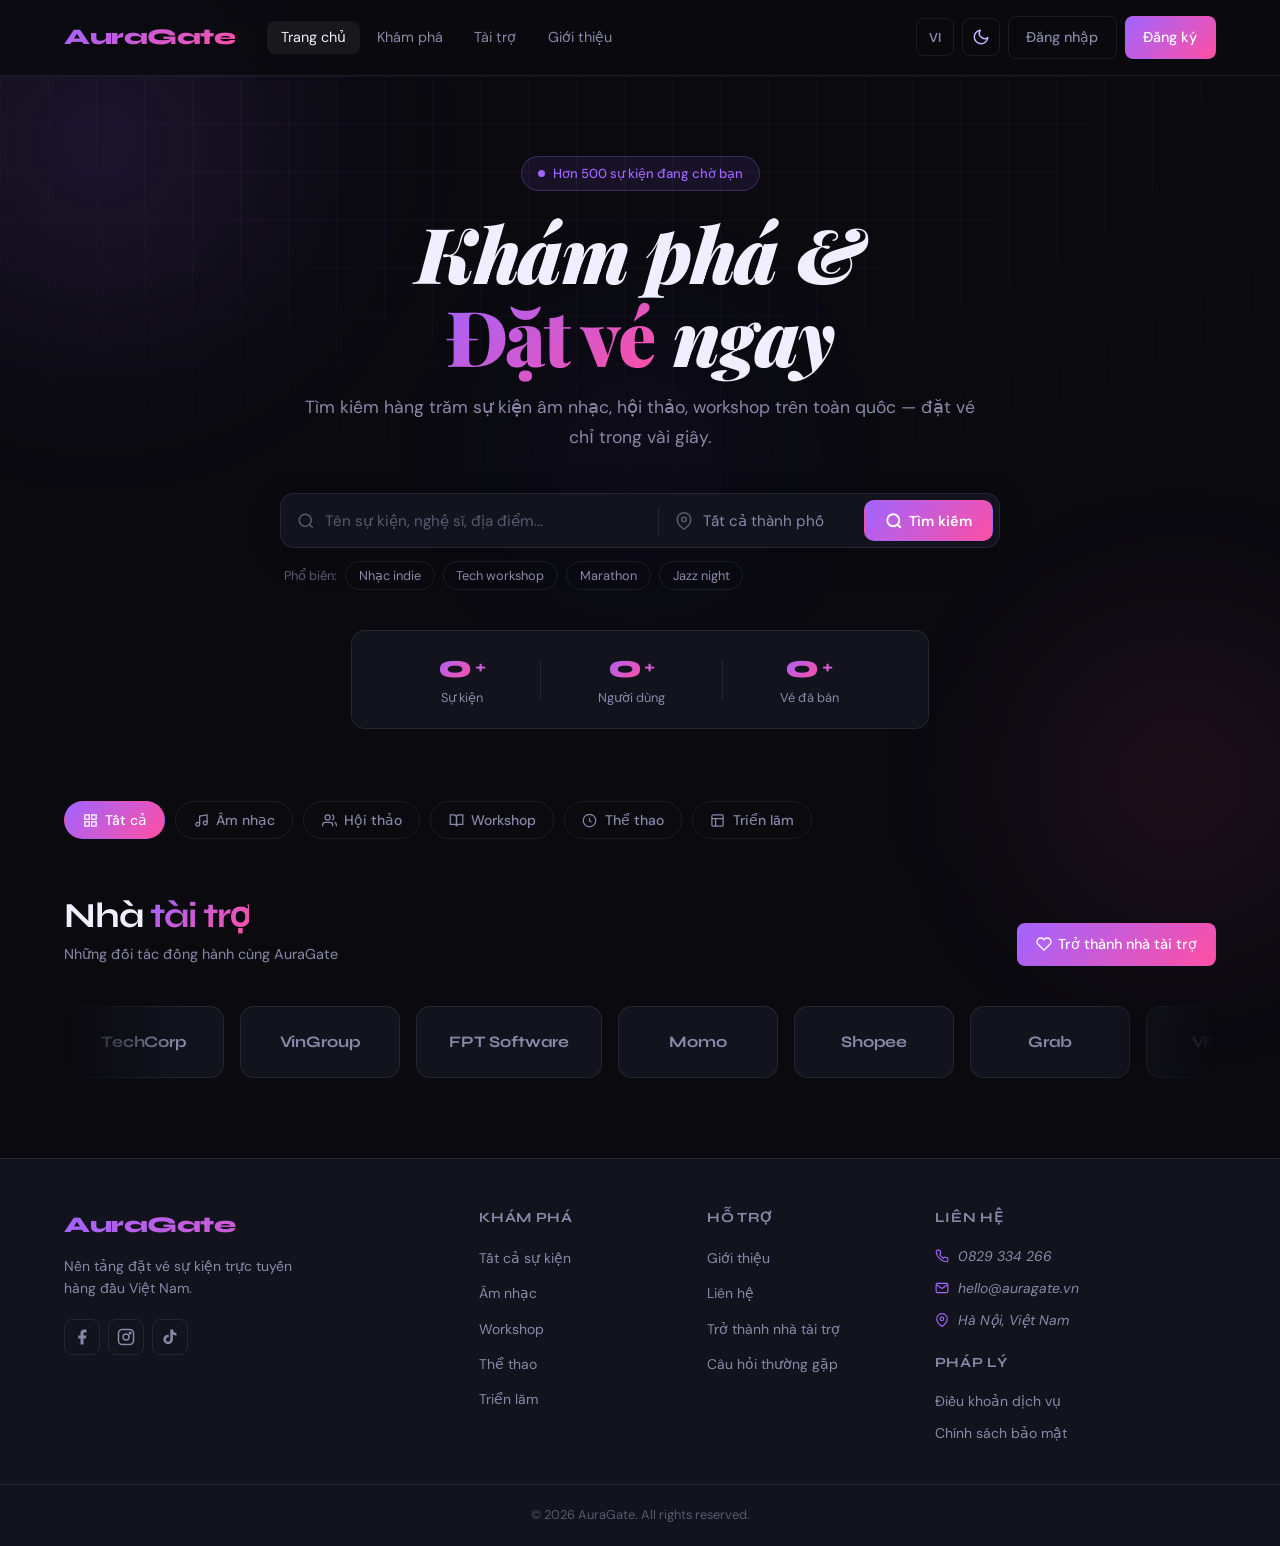
==== index.html @ 26cf4816 "Update" ====
<!DOCTYPE html>
<html lang="vi">
<head>
  <meta charset="UTF-8">
  <meta name="viewport" content="width=device-width, initial-scale=1.0">
  <title>AuraGate – Khám phá & Đặt vé sự kiện</title>
  <meta name="description" content="Nền tảng tìm kiếm và đặt vé sự kiện trực tuyến – âm nhạc, hội thảo, workshop và nhiều hơn nữa.">
  <link rel="stylesheet" href="css/style.css">
  <link rel="stylesheet" href="css/home.css">
</head>
<body>

  <!-- Orbs nền -->
  <div class="bg-orb bg-orb-1" aria-hidden="true"></div>
  <div class="bg-orb bg-orb-2" aria-hidden="true"></div>
  <div class="bg-orb bg-orb-3" aria-hidden="true"></div>

  <!-- ═══════════════════════════════════════════════════════
       HEADER
  ═══════════════════════════════════════════════════════ -->
  <header class="header">
    <div class="container header-container">

      <a href="index.html" class="logo" aria-label="Trang chủ AuraGate">
        <span class="logo-text">AuraGate</span>
      </a>

      <nav class="header-nav" aria-label="Điều hướng chính">
        <ul role="list">
          <li><a href="index.html" aria-current="page">Trang chủ</a></li>
          <li><a href="pages/events.html">Khám phá</a></li>
          <li><a href="pages/sponsor.html">Tài trợ</a></li>
          <li><a href="pages/about.html">Giới thiệu</a></li>
        </ul>
      </nav>

      <div class="header-actions">
        <button class="btn-icon lang-btn" aria-label="Chọn ngôn ngữ" title="Chọn ngôn ngữ">
          <span aria-hidden="true" style="font-size:0.8rem;font-weight:600;">VI</span>
        </button>
        <button class="btn-icon darkmode-btn" id="darkmode-toggle"
                aria-label="Chuyển sang chế độ sáng" title="Chuyển chế độ">
          <span class="icon-moon" aria-hidden="true"></span>
          <span class="icon-sun"  aria-hidden="true"></span>
          <span class="sr-only">Chuyển chế độ sáng/tối</span>
        </button>
        <a href="pages/auth.html" class="btn btn-ghost">Đăng nhập</a>
        <a href="pages/auth.html" class="btn btn-primary">Đăng ký</a>
      </div>

    </div>
  </header>

  <main>

    <!-- ═══════════════════════════════════════════════════════
         HERO + TÌM KIẾM
    ═══════════════════════════════════════════════════════ -->
    <section id="hero" class="hero-section" aria-labelledby="hero-heading">

      <!-- Lưới trang trí nền -->
      <div class="hero-grid-bg" aria-hidden="true"></div>

      <div class="container hero-container">

        <!-- Tiêu đề -->
        <div class="hero-text">
          <div class="hero-badge">
            <span class="badge-dot" aria-hidden="true"></span>
            Hơn 500 sự kiện đang chờ bạn
          </div>
          <h1 id="hero-heading" class="hero-title">
            Khám phá &amp;<br>
            <span class="text-gradient">Đặt vé</span> ngay
          </h1>
          <p class="hero-desc">
            Tìm kiếm hàng trăm sự kiện âm nhạc, hội thảo, workshop
            trên toàn quốc — đặt vé chỉ trong vài giây.
          </p>
        </div>

        <!-- Thanh tìm kiếm -->
        <div class="hero-search-wrap">
          <form class="hero-search" role="search" aria-label="Tìm kiếm sự kiện">
            <div class="search-field search-keyword">
              <label for="search-input" class="sr-only">Tìm sự kiện</label>
              <svg class="search-icon" width="18" height="18" viewBox="0 0 24 24"
                   fill="none" stroke="currentColor" stroke-width="2" aria-hidden="true">
                <circle cx="11" cy="11" r="8"/><line x1="21" y1="21" x2="16.65" y2="16.65"/>
              </svg>
              <input type="search" id="search-input" class="search-input"
                     placeholder="Tên sự kiện, nghệ sĩ, địa điểm..."
                     autocomplete="off" aria-label="Tìm kiếm sự kiện">
            </div>

            <div class="search-divider" aria-hidden="true"></div>

            <div class="search-field search-city">
              <label for="city-select" class="sr-only">Chọn thành phố</label>
              <svg class="search-icon" width="18" height="18" viewBox="0 0 24 24"
                   fill="none" stroke="currentColor" stroke-width="2" aria-hidden="true">
                <path d="M21 10c0 7-9 13-9 13s-9-6-9-13a9 9 0 0 1 18 0z"/>
                <circle cx="12" cy="10" r="3"/>
              </svg>
              <select id="city-select" class="search-select" aria-label="Chọn thành phố">
                <option value="">Tất cả thành phố</option>
                <option value="hanoi">Hà Nội</option>
                <option value="hcm">TP. Hồ Chí Minh</option>
                <option value="danang">Đà Nẵng</option>
                <option value="hue">Huế</option>
                <option value="cantho">Cần Thơ</option>
              </select>
            </div>

            <button type="submit" class="search-btn btn btn-primary" aria-label="Tìm kiếm">
              <svg width="18" height="18" viewBox="0 0 24 24" fill="none"
                   stroke="currentColor" stroke-width="2.5" aria-hidden="true">
                <circle cx="11" cy="11" r="8"/><line x1="21" y1="21" x2="16.65" y2="16.65"/>
              </svg>
              <span>Tìm kiếm</span>
            </button>
          </form>

          <!-- Tags gợi ý -->
          <div class="search-suggestions" aria-label="Gợi ý tìm kiếm phổ biến">
            <span class="suggestions-label">Phổ biến:</span>
            <button class="suggestion-tag" type="button">Nhạc indie</button>
            <button class="suggestion-tag" type="button">Tech workshop</button>
            <button class="suggestion-tag" type="button">Marathon</button>
            <button class="suggestion-tag" type="button">Jazz night</button>
          </div>
        </div>

        <!-- Thống kê -->
        <div class="hero-stats" aria-label="Thống kê AuraGate">
          <div class="stat-item">
            <span class="stat-number" data-target="500">0</span>
            <span class="stat-suffix">+</span>
            <span class="stat-label">Sự kiện</span>
          </div>
          <div class="stat-divider" aria-hidden="true"></div>
          <div class="stat-item">
            <span class="stat-number" data-target="12000">0</span>
            <span class="stat-suffix">+</span>
            <span class="stat-label">Người dùng</span>
          </div>
          <div class="stat-divider" aria-hidden="true"></div>
          <div class="stat-item">
            <span class="stat-number" data-target="38000">0</span>
            <span class="stat-suffix">+</span>
            <span class="stat-label">Vé đã bán</span>
          </div>
        </div>

      </div>
    </section>

    <!-- ═══════════════════════════════════════════════════════
         DANH MỤC
    ═══════════════════════════════════════════════════════ -->
    <section id="categories" class="categories-section" aria-labelledby="categories-heading">
      <div class="container">
        <h2 id="categories-heading" class="sr-only">Danh mục sự kiện</h2>
        <div class="category-chips" role="group" aria-label="Lọc theo danh mục">
          <button class="chip chip-active" data-category="all" aria-pressed="true">
            <svg width="15" height="15" viewBox="0 0 24 24" fill="none"
                 stroke="currentColor" stroke-width="2" aria-hidden="true">
              <rect x="3" y="3" width="7" height="7"/><rect x="14" y="3" width="7" height="7"/>
              <rect x="14" y="14" width="7" height="7"/><rect x="3" y="14" width="7" height="7"/>
            </svg>
            Tất cả
          </button>
          <button class="chip" data-category="music" aria-pressed="false">
            <svg width="15" height="15" viewBox="0 0 24 24" fill="none"
                 stroke="currentColor" stroke-width="2" aria-hidden="true">
              <path d="M9 18V5l12-2v13"/><circle cx="6" cy="18" r="3"/><circle cx="18" cy="16" r="3"/>
            </svg>
            Âm nhạc
          </button>
          <button class="chip" data-category="conference" aria-pressed="false">
            <svg width="15" height="15" viewBox="0 0 24 24" fill="none"
                 stroke="currentColor" stroke-width="2" aria-hidden="true">
              <path d="M17 21v-2a4 4 0 0 0-4-4H5a4 4 0 0 0-4 4v2"/>
              <circle cx="9" cy="7" r="4"/>
              <path d="M23 21v-2a4 4 0 0 0-3-3.87"/><path d="M16 3.13a4 4 0 0 1 0 7.75"/>
            </svg>
            Hội thảo
          </button>
          <button class="chip" data-category="workshop" aria-pressed="false">
            <svg width="15" height="15" viewBox="0 0 24 24" fill="none"
                 stroke="currentColor" stroke-width="2" aria-hidden="true">
              <path d="M2 3h6a4 4 0 0 1 4 4v14a3 3 0 0 0-3-3H2z"/>
              <path d="M22 3h-6a4 4 0 0 0-4 4v14a3 3 0 0 1 3-3h7z"/>
            </svg>
            Workshop
          </button>
          <button class="chip" data-category="sport" aria-pressed="false">
            <svg width="15" height="15" viewBox="0 0 24 24" fill="none"
                 stroke="currentColor" stroke-width="2" aria-hidden="true">
              <circle cx="12" cy="12" r="10"/>
              <path d="M12 8v4l3 3"/>
            </svg>
            Thể thao
          </button>
          <button class="chip" data-category="expo" aria-pressed="false">
            <svg width="15" height="15" viewBox="0 0 24 24" fill="none"
                 stroke="currentColor" stroke-width="2" aria-hidden="true">
              <rect x="3" y="3" width="18" height="18" rx="2"/>
              <path d="M3 9h18M9 21V9"/>
            </svg>
            Triển lãm
          </button>
        </div>
      </div>
    </section>

    <!-- ═══════════════════════════════════════════════════════
         NHÀ TÀI TRỢ
    ═══════════════════════════════════════════════════════ -->
    <section id="sponsors" class="sponsors-section" aria-labelledby="sponsors-heading">
      <div class="container">
        <div class="section-header sponsors-header">
          <div>
            <h2 id="sponsors-heading" class="section-title">Nhà <span class="text-gradient">tài trợ</span></h2>
            <p class="section-sub">Những đối tác đồng hành cùng AuraGate</p>
          </div>
          <a href="pages/sponsor.html" class="btn btn-primary">
            <svg width="16" height="16" viewBox="0 0 24 24" fill="none"
                 stroke="currentColor" stroke-width="2" aria-hidden="true">
              <path d="M20.84 4.61a5.5 5.5 0 0 0-7.78 0L12 5.67l-1.06-1.06a5.5 5.5 0 0 0-7.78 7.78l1.06 1.06L12 21.23l7.78-7.78 1.06-1.06a5.5 5.5 0 0 0 0-7.78z"/>
            </svg>
            Trở thành nhà tài trợ
          </a>
        </div>

        <div class="sponsors-track-wrap" aria-label="Danh sách nhà tài trợ">
          <div class="sponsors-track" id="sponsors-track">
            <!-- Lặp logo 2 lần để tạo hiệu ứng cuộn vô tận -->
            <div class="sponsors-row" aria-hidden="true">
              <div class="sponsor-logo-wrap"><span class="sponsor-logo-text">TechCorp</span></div>
              <div class="sponsor-logo-wrap"><span class="sponsor-logo-text">VinGroup</span></div>
              <div class="sponsor-logo-wrap"><span class="sponsor-logo-text">FPT Software</span></div>
              <div class="sponsor-logo-wrap"><span class="sponsor-logo-text">Momo</span></div>
              <div class="sponsor-logo-wrap"><span class="sponsor-logo-text">Shopee</span></div>
              <div class="sponsor-logo-wrap"><span class="sponsor-logo-text">Grab</span></div>
              <div class="sponsor-logo-wrap"><span class="sponsor-logo-text">VPBank</span></div>
              <div class="sponsor-logo-wrap"><span class="sponsor-logo-text">Heineken</span></div>
            </div>
            <!-- Bản sao để loop -->
            <div class="sponsors-row" aria-hidden="true">
              <div class="sponsor-logo-wrap"><span class="sponsor-logo-text">TechCorp</span></div>
              <div class="sponsor-logo-wrap"><span class="sponsor-logo-text">VinGroup</span></div>
              <div class="sponsor-logo-wrap"><span class="sponsor-logo-text">FPT Software</span></div>
              <div class="sponsor-logo-wrap"><span class="sponsor-logo-text">Momo</span></div>
              <div class="sponsor-logo-wrap"><span class="sponsor-logo-text">Shopee</span></div>
              <div class="sponsor-logo-wrap"><span class="sponsor-logo-text">Grab</span></div>
              <div class="sponsor-logo-wrap"><span class="sponsor-logo-text">VPBank</span></div>
              <div class="sponsor-logo-wrap"><span class="sponsor-logo-text">Heineken</span></div>
            </div>
          </div>
        </div>

      </div>
    </section>

  </main>

  <!-- ═══════════════════════════════════════════════════════
       FOOTER
  ═══════════════════════════════════════════════════════ -->
  <footer class="footer" aria-label="Chân trang">
    <div class="container footer-container">

      <div class="footer-brand">
        <a href="index.html" class="logo" aria-label="Trang chủ AuraGate">
          <img src="images/logo.svg" alt="AuraGate" class="logo-img"
               onerror="this.style.display='none';this.nextElementSibling.style.display='inline'">
          <span class="logo-text">AuraGate</span>
        </a>
        <p class="footer-tagline">Nền tảng đặt vé sự kiện trực tuyến hàng đầu Việt Nam.</p>
        <div class="footer-social" aria-label="Mạng xã hội">
          <a href="#" aria-label="Facebook AuraGate" class="social-link">
            <svg aria-hidden="true" width="18" height="18" viewBox="0 0 24 24" fill="currentColor">
              <path d="M18 2h-3a5 5 0 0 0-5 5v3H7v4h3v8h4v-8h3l1-4h-4V7a1 1 0 0 1 1-1h3z"/>
            </svg>
          </a>
          <a href="#" aria-label="Instagram AuraGate" class="social-link">
            <svg aria-hidden="true" width="18" height="18" viewBox="0 0 24 24"
                 fill="none" stroke="currentColor" stroke-width="2">
              <rect x="2" y="2" width="20" height="20" rx="5"/>
              <circle cx="12" cy="12" r="4"/>
              <circle cx="17.5" cy="6.5" r="1" fill="currentColor"/>
            </svg>
          </a>
          <a href="#" aria-label="TikTok AuraGate" class="social-link">
            <svg aria-hidden="true" width="18" height="18" viewBox="0 0 24 24" fill="currentColor">
              <path d="M19.59 6.69a4.83 4.83 0 0 1-3.77-4.25V2h-3.45v13.67a2.89 2.89 0 0 1-2.88 2.5 2.89 2.89 0 0 1-2.89-2.89 2.89 2.89 0 0 1 2.89-2.89c.28 0 .54.04.79.1V9.01a6.32 6.32 0 0 0-.79-.05 6.34 6.34 0 0 0-6.34 6.34 6.34 6.34 0 0 0 6.34 6.34 6.34 6.34 0 0 0 6.33-6.34V8.69a8.18 8.18 0 0 0 4.78 1.52V6.74a4.85 4.85 0 0 1-1.01-.05z"/>
            </svg>
          </a>
        </div>
      </div>

      <nav class="footer-nav" aria-label="Khám phá">
        <h3 class="footer-nav-title">Khám phá</h3>
        <ul role="list">
          <li><a href="pages/events.html">Tất cả sự kiện</a></li>
          <li><a href="pages/events.html?category=music">Âm nhạc</a></li>
          <li><a href="pages/events.html?category=workshop">Workshop</a></li>
          <li><a href="pages/events.html?category=sport">Thể thao</a></li>
          <li><a href="pages/events.html?category=expo">Triển lãm</a></li>
        </ul>
      </nav>

      <nav class="footer-nav" aria-label="Hỗ trợ">
        <h3 class="footer-nav-title">Hỗ trợ</h3>
        <ul role="list">
          <li><a href="pages/about.html">Giới thiệu</a></li>
          <li><a href="pages/contact.html">Liên hệ</a></li>
          <li><a href="pages/sponsor.html">Trở thành nhà tài trợ</a></li>
          <li><a href="#">Câu hỏi thường gặp</a></li>
        </ul>
      </nav>

      <div class="footer-contact">
        <h3 class="footer-nav-title">Liên hệ</h3>
        <address>
          <ul role="list">
            <li>
              <svg aria-hidden="true" width="14" height="14" viewBox="0 0 24 24"
                   fill="none" stroke="currentColor" stroke-width="2">
                <path d="M22 16.92v3a2 2 0 0 1-2.18 2 19.79 19.79 0 0 1-8.63-3.07A19.5 19.5 0 0 1 4.19 11.9 19.79 19.79 0 0 1 2.12 4.18 2 2 0 0 1 4.11 2h3a2 2 0 0 1 2 1.72c.127.96.361 1.903.7 2.81a2 2 0 0 1-.45 2.11L8.09 9.91a16 16 0 0 0 6 6l1.27-1.27a2 2 0 0 1 2.11-.45c.907.339 1.85.573 2.81.7A2 2 0 0 1 22 16.92z"/>
              </svg>
              <a href="tel:+84901234567">0829 334 266</a>
            </li>
            <li>
              <svg aria-hidden="true" width="14" height="14" viewBox="0 0 24 24"
                   fill="none" stroke="currentColor" stroke-width="2">
                <path d="M4 4h16c1.1 0 2 .9 2 2v12c0 1.1-.9 2-2 2H4c-1.1 0-2-.9-2-2V6c0-1.1.9-2 2-2z"/>
                <polyline points="22,6 12,13 2,6"/>
              </svg>
              <a href="mailto:hello@auragate.vn">hello@auragate.vn</a>
            </li>
            <li>
              <svg aria-hidden="true" width="14" height="14" viewBox="0 0 24 24"
                   fill="none" stroke="currentColor" stroke-width="2">
                <path d="M21 10c0 7-9 13-9 13s-9-6-9-13a9 9 0 0 1 18 0z"/>
                <circle cx="12" cy="10" r="3"/>
              </svg>
              <span>Hà Nội, Việt Nam</span>
            </li>
          </ul>
        </address>
        <h3 class="footer-nav-title" style="margin-top:1.25rem">Pháp lý</h3>
        <ul role="list">
          <li><a href="#">Điều khoản dịch vụ</a></li>
          <li><a href="#">Chính sách bảo mật</a></li>
        </ul>
      </div>

    </div>
    <div class="footer-bottom">
      <div class="container">
        <p>© <span id="footer-year"></span> AuraGate. All rights reserved.</p>
      </div>
    </div>
  </footer>

  <script src="js/script.js"></script>
  <script src="js/home.js"></script>
</body>
</html>
---- css/style.css ----
/* ============================================================
   style.css — AuraGate
   Biến toàn site, reset, component dùng chung
   ============================================================ */

/* ── Google Fonts ─────────────────────────────────────────── */
@import url('https://fonts.googleapis.com/css2?family=Syne:wght@400;600;700;800&family=DM+Sans:wght@300;400;500&display=swap');

/* ── CSS Variables ────────────────────────────────────────── */
:root {
  /* Màu nền */
  --bg:           #0a0a0f;
  --bg-card:      #13131e;
  --bg-input:     #1a1a2a;

  /* Viền */
  --border:       rgba(255, 255, 255, 0.08);
  --border-focus: rgba(160, 100, 255, 0.6);

  /* Accent */
  --accent:       #a064ff;
  --accent-2:     #ff4fa3;
  --accent-glow:  rgba(160, 100, 255, 0.25);

  /* Text */
  --text:         #f0eeff;
  --text-muted:   #8a87a8;
  --text-hint:    #5a5870;

  /* Trạng thái */
  --color-error:  #ff5c7a;
  --color-success:#3ecf8e;

  /* Layout */
  --container-width: 1200px;
  --radius:       14px;
  --radius-sm:    8px;
  --radius-lg:    20px;

  /* Transition */
  --transition:   0.25s cubic-bezier(0.4, 0, 0.2, 1);

  /* Font */
  --font-display: 'Syne', sans-serif;
  --font-body:    'DM Sans', sans-serif;
}

/* ── Reset ────────────────────────────────────────────────── */
*,
*::before,
*::after {
  box-sizing: border-box;
  margin: 0;
  padding: 0;
}

html {
  font-size: 16px;
  scroll-behavior: smooth;
}

body {
  font-family: var(--font-body);
  background: var(--bg);
  color: var(--text);
  min-height: 100vh;
  line-height: 1.6;
  overflow-x: hidden;
  -webkit-font-smoothing: antialiased;
}

img, svg {
  display: block;
  max-width: 100%;
}

a {
  color: inherit;
  text-decoration: none;
}

ul, ol {
  list-style: none;
}

button {
  cursor: pointer;
  font-family: var(--font-body);
}

input, textarea, select {
  font-family: var(--font-body);
}

/* ── Accessibility ────────────────────────────────────────── */
.sr-only {
  position: absolute;
  width: 1px;
  height: 1px;
  padding: 0;
  margin: -1px;
  overflow: hidden;
  clip: rect(0, 0, 0, 0);
  white-space: nowrap;
  border: 0;
}

:focus-visible {
  outline: 2px solid var(--accent);
  outline-offset: 3px;
  border-radius: var(--radius-sm);
}

/* ── Container ────────────────────────────────────────────── */
.container {
  width: 100%;
  max-width: var(--container-width);
  margin-inline: auto;
  padding-inline: 1.5rem;
}

/* ── Tiện ích dùng chung ──────────────────────────────────── */
.text-gradient {
  background: linear-gradient(135deg, var(--accent), var(--accent-2));
  -webkit-background-clip: text;
  -webkit-text-fill-color: transparent;
  background-clip: text;
}

/* ── Background orbs ──────────────────────────────────────── */
.bg-orb {
  position: fixed;
  border-radius: 50%;
  filter: blur(80px);
  pointer-events: none;
  z-index: 0;
}

.bg-orb-1 {
  width: 520px;
  height: 520px;
  background: radial-gradient(circle, rgba(160, 100, 255, 0.18) 0%, transparent 70%);
  top: -120px;
  left: -160px;
}

.bg-orb-2 {
  width: 400px;
  height: 400px;
  background: radial-gradient(circle, rgba(255, 79, 163, 0.14) 0%, transparent 70%);
  bottom: -80px;
  right: -100px;
}

.bg-orb-3 {
  width: 300px;
  height: 300px;
  background: radial-gradient(circle, rgba(100, 60, 255, 0.10) 0%, transparent 70%);
  top: 50%;
  left: 50%;
  transform: translate(-50%, -50%);
}

/* ── Header ───────────────────────────────────────────────── */
.header {
  position: sticky;
  top: 0;
  z-index: 100;
  padding-block: 1rem;
  background: rgba(10, 10, 15, 0.85);
  backdrop-filter: blur(12px);
  -webkit-backdrop-filter: blur(12px);
  border-bottom: 1px solid var(--border);
}

.header-container {
  display: flex;
  align-items: center;
  gap: 2rem;
}

.logo {
  display: flex;
  align-items: center;
  gap: 0.5rem;
  font-family: var(--font-display);
  font-weight: 800;
  font-size: 1.4rem;
  letter-spacing: -0.02em;
  text-decoration: none;
  background: linear-gradient(135deg, var(--accent), var(--accent-2));
  -webkit-background-clip: text;
  -webkit-text-fill-color: transparent;
  background-clip: text;
  flex-shrink: 0;
}

.logo-img {
  width: 32px;
  height: 32px;
}

.header-nav ul {
  display: flex;
  align-items: center;
  gap: 0.25rem;
}

.header-nav a {
  padding: 0.45rem 0.85rem;
  border-radius: var(--radius-sm);
  font-size: 0.9rem;
  color: var(--text-muted);
  transition: color var(--transition), background var(--transition);
}

.header-nav a:hover,
.header-nav a[aria-current="page"] {
  color: var(--text);
  background: rgba(255, 255, 255, 0.06);
}

.header-actions {
  margin-left: auto;
  display: flex;
  align-items: center;
  gap: 0.5rem;
}

/* ── Nút chung ────────────────────────────────────────────── */
.btn {
  display: inline-flex;
  align-items: center;
  justify-content: center;
  gap: 0.4rem;
  padding: 0.55rem 1.1rem;
  border-radius: var(--radius-sm);
  font-size: 0.9rem;
  font-weight: 500;
  border: 1px solid transparent;
  transition: background var(--transition), border-color var(--transition),
              color var(--transition), transform var(--transition);
  white-space: nowrap;
  text-decoration: none;
}

.btn-primary {
  background: linear-gradient(135deg, var(--accent), var(--accent-2));
  color: #fff;
}

.btn-primary:hover {
  opacity: 0.88;
  transform: translateY(-1px);
}

.btn-ghost {
  background: transparent;
  color: var(--text-muted);
  border-color: var(--border);
}

.btn-ghost:hover {
  color: var(--text);
  background: rgba(255, 255, 255, 0.06);
  border-color: rgba(255, 255, 255, 0.15);
}

.btn-icon {
  display: inline-flex;
  align-items: center;
  justify-content: center;
  width: 38px;
  height: 38px;
  border: 1px solid var(--border);
  border-radius: var(--radius-sm);
  background: transparent;
  color: var(--text-muted);
  font-size: 0.85rem;
  transition: color var(--transition), background var(--transition),
              border-color var(--transition);
}

.btn-icon:hover {
  color: var(--text);
  background: rgba(255, 255, 255, 0.06);
  border-color: rgba(255, 255, 255, 0.15);
}

/* ── Form component chung ─────────────────────────────────── */
.form-group {
  margin-bottom: 1.1rem;
}

.form-label {
  display: block;
  font-size: 0.85rem;
  font-weight: 500;
  color: var(--text-muted);
  margin-bottom: 0.4rem;
}

.input-wrap {
  position: relative;
}

.input-wrap .input-icon {
  position: absolute;
  left: 14px;
  top: 50%;
  transform: translateY(-50%);
  width: 16px;
  height: 16px;
  color: var(--text-hint);
  pointer-events: none;
  transition: color var(--transition);
}

.input-wrap:focus-within .input-icon {
  color: var(--accent);
}

.form-input {
  width: 100%;
  padding: 0.75rem 1rem 0.75rem 2.75rem;
  background: var(--bg-input);
  border: 1px solid var(--border);
  border-radius: var(--radius-sm);
  color: var(--text);
  font-size: 0.95rem;
  outline: none;
  transition: border-color var(--transition), box-shadow var(--transition);
}

.form-input::placeholder {
  color: var(--text-hint);
}

.form-input:focus {
  border-color: var(--border-focus);
  box-shadow: 0 0 0 3px var(--accent-glow);
}

.form-group.has-error .form-input {
  border-color: rgba(255, 92, 122, 0.5);
}

.field-error {
  display: none;
  font-size: 0.8rem;
  color: var(--color-error);
  margin-top: 0.35rem;
}

.form-group.has-error .field-error {
  display: block;
}

/* ── Footer ───────────────────────────────────────────────── */
.footer {
  position: relative;
  z-index: 1;
  background: var(--bg-card);
  border-top: 1px solid var(--border);
  padding-top: 3rem;
}

.footer-container {
  display: grid;
  grid-template-columns: 2fr 1fr 1fr 1.5fr;
  gap: 2.5rem;
  padding-bottom: 2.5rem;
}

.footer-tagline {
  margin-top: 0.75rem;
  font-size: 0.875rem;
  color: var(--text-muted);
  line-height: 1.6;
  max-width: 260px;
}

.footer-social {
  display: flex;
  gap: 0.5rem;
  margin-top: 1.25rem;
}

.social-link {
  display: inline-flex;
  align-items: center;
  justify-content: center;
  width: 36px;
  height: 36px;
  border: 1px solid var(--border);
  border-radius: var(--radius-sm);
  color: var(--text-muted);
  transition: color var(--transition), border-color var(--transition),
              background var(--transition);
}

.social-link:hover {
  color: var(--accent);
  border-color: rgba(160, 100, 255, 0.4);
  background: rgba(160, 100, 255, 0.08);
}

.footer-nav-title {
  font-family: var(--font-display);
  font-size: 0.875rem;
  font-weight: 700;
  letter-spacing: 0.05em;
  text-transform: uppercase;
  color: var(--text-muted);
  margin-bottom: 1rem;
}

.footer-nav ul,
.footer-contact ul {
  display: flex;
  flex-direction: column;
  gap: 0.6rem;
}

.footer-nav a,
.footer-contact a {
  font-size: 0.875rem;
  color: var(--text-muted);
  transition: color var(--transition);
}

.footer-nav a:hover,
.footer-contact a:hover {
  color: var(--accent);
}

.footer-contact li {
  display: flex;
  align-items: center;
  gap: 0.6rem;
  font-size: 0.875rem;
  color: var(--text-muted);
}

.footer-contact svg {
  flex-shrink: 0;
  color: var(--accent);
}

.footer-bottom {
  border-top: 1px solid var(--border);
  padding-block: 1.25rem;
  font-size: 0.8rem;
  color: var(--text-hint);
  text-align: center;
}

/* ── Theme transition — mượt khi chuyển dark/light ───────── */
html {
  transition: background-color 0.2s ease, color 0.2s ease;
}

body,
.header,
.footer,
.auth-card,
.bg-card,
.form-input,
.btn-social,
.btn-ghost,
.btn-icon,
.auth-tabs,
.tab-indicator,
.social-link,
.footer-bottom {
  transition: background-color 0.2s ease,
              border-color 0.2s ease,
              color 0.2s ease,
              box-shadow 0.2s ease;
}

/* ── Light mode variables ─────────────────────────────────── */
html.theme-light {
  --bg:           #f5f4ff;
  --bg-card:      #ffffff;
  --bg-input:     #f0eeff;

  --border:       rgba(0, 0, 0, 0.08);
  --border-focus: rgba(120, 60, 220, 0.5);

  --accent:       #7c3aed;
  --accent-2:     #e8127c;
  --accent-glow:  rgba(124, 58, 237, 0.15);

  --text:         #1a1035;
  --text-muted:   #5a537a;
  --text-hint:    #9b93bc;

  --color-error:  #dc2626;
  --color-success:#16a34a;
}

/* Light: header */
html.theme-light .header {
  background: rgba(245, 244, 255, 0.88);
}

/* Light: orbs nhạt đi */
html.theme-light .bg-orb-1 {
  background: radial-gradient(circle, rgba(124, 58, 237, 0.10) 0%, transparent 70%);
}
html.theme-light .bg-orb-2 {
  background: radial-gradient(circle, rgba(232, 18, 124, 0.08) 0%, transparent 70%);
}
html.theme-light .bg-orb-3 {
  background: radial-gradient(circle, rgba(100, 60, 255, 0.06) 0%, transparent 70%);
}

/* Light: auth card có shadow nhẹ */
html.theme-light .auth-card {
  box-shadow: 0 4px 32px rgba(120, 60, 220, 0.08);
}

/* Light: form input */
html.theme-light .form-input {
  background: #f8f6ff;
  border-color: rgba(0, 0, 0, 0.12);
}
html.theme-light .form-input:focus {
  background: #fff;
}

/* Light: social buttons */
html.theme-light .btn-social {
  background: #f8f6ff;
  border-color: rgba(0, 0, 0, 0.10);
}
html.theme-light .btn-social:hover {
  background: #ede9ff;
  border-color: rgba(124, 58, 237, 0.25);
}

/* Light: tab indicator trắng */
html.theme-light .tab-indicator {
  background: #fff;
  border-color: rgba(124, 58, 237, 0.2);
  box-shadow: 0 2px 8px rgba(124, 58, 237, 0.10);
}
html.theme-light .auth-tabs {
  background: rgba(0, 0, 0, 0.04);
}

/* Light: footer */
html.theme-light .footer {
  background: #eeeeff;
}

/* ── Darkmode toggle button ────────────────────────────────── */

/* Nút có màu nền riêng để icon luôn nổi bật */
.darkmode-btn {
  color: #c4b8ff;  /* tím nhạt — dễ thấy trên nền dark */
}

html.theme-light .darkmode-btn {
  color: #7c3aed;  /* tím đậm — dễ thấy trên nền light */
}

.darkmode-btn:hover {
  color: #fff !important;
  background: rgba(160, 100, 255, 0.2) !important;
  border-color: rgba(160, 100, 255, 0.4) !important;
}

html.theme-light .darkmode-btn:hover {
  color: #5b21b6 !important;
  background: rgba(124, 58, 237, 0.12) !important;
  border-color: rgba(124, 58, 237, 0.35) !important;
}

/* Icon dùng inline SVG — màu từ color của nút cha */
.darkmode-btn .icon-moon,
.darkmode-btn .icon-sun {
  display: block;
  width: 18px;
  height: 18px;
  background-color: currentColor;
  -webkit-mask-size: contain;
  mask-size: contain;
  -webkit-mask-repeat: no-repeat;
  mask-repeat: no-repeat;
  -webkit-mask-position: center;
  mask-position: center;
  flex-shrink: 0;
}

/* Icon mặt trăng — hiện khi dark mode (mặc định) */
.darkmode-btn .icon-moon {
  -webkit-mask-image: url("data:image/svg+xml,%3Csvg xmlns='http://www.w3.org/2000/svg' viewBox='0 0 24 24' fill='none' stroke='black' stroke-width='2' stroke-linecap='round' stroke-linejoin='round'%3E%3Cpath d='M21 12.79A9 9 0 1 1 11.21 3 7 7 0 0 0 21 12.79z'/%3E%3C/svg%3E");
  mask-image: url("data:image/svg+xml,%3Csvg xmlns='http://www.w3.org/2000/svg' viewBox='0 0 24 24' fill='none' stroke='black' stroke-width='2' stroke-linecap='round' stroke-linejoin='round'%3E%3Cpath d='M21 12.79A9 9 0 1 1 11.21 3 7 7 0 0 0 21 12.79z'/%3E%3C/svg%3E");
}

/* Icon mặt trời — ẩn mặc định, hiện khi light mode */
.darkmode-btn .icon-sun {
  display: none;
  -webkit-mask-image: url("data:image/svg+xml,%3Csvg xmlns='http://www.w3.org/2000/svg' viewBox='0 0 24 24' fill='none' stroke='black' stroke-width='2' stroke-linecap='round' stroke-linejoin='round'%3E%3Ccircle cx='12' cy='12' r='5'/%3E%3Cline x1='12' y1='1' x2='12' y2='3'/%3E%3Cline x1='12' y1='21' x2='12' y2='23'/%3E%3Cline x1='4.22' y1='4.22' x2='5.64' y2='5.64'/%3E%3Cline x1='18.36' y1='18.36' x2='19.78' y2='19.78'/%3E%3Cline x1='1' y1='12' x2='3' y2='12'/%3E%3Cline x1='21' y1='12' x2='23' y2='12'/%3E%3Cline x1='4.22' y1='19.78' x2='5.64' y2='18.36'/%3E%3Cline x1='18.36' y1='5.64' x2='19.78' y2='4.22'/%3E%3C/svg%3E");
  mask-image: url("data:image/svg+xml,%3Csvg xmlns='http://www.w3.org/2000/svg' viewBox='0 0 24 24' fill='none' stroke='black' stroke-width='2' stroke-linecap='round' stroke-linejoin='round'%3E%3Ccircle cx='12' cy='12' r='5'/%3E%3Cline x1='12' y1='1' x2='12' y2='3'/%3E%3Cline x1='12' y1='21' x2='12' y2='23'/%3E%3Cline x1='4.22' y1='4.22' x2='5.64' y2='5.64'/%3E%3Cline x1='18.36' y1='18.36' x2='19.78' y2='19.78'/%3E%3Cline x1='1' y1='12' x2='3' y2='12'/%3E%3Cline x1='21' y1='12' x2='23' y2='12'/%3E%3Cline x1='4.22' y1='19.78' x2='5.64' y2='18.36'/%3E%3Cline x1='18.36' y1='5.64' x2='19.78' y2='4.22'/%3E%3C/svg%3E");
}

/* Light mode: ẩn trăng, hiện mặt trời */
html.theme-light .darkmode-btn .icon-moon { display: none; }
html.theme-light .darkmode-btn .icon-sun  { display: block; }

/* ── Responsive chung ─────────────────────────────────────── */
@media (max-width: 1024px) {
  .footer-container {
    grid-template-columns: 1fr 1fr;
    gap: 2rem;
  }
}

@media (max-width: 768px) {
  .header-nav { display: none; }

  .footer-container {
    grid-template-columns: 1fr;
    gap: 1.75rem;
  }

  .footer-tagline { max-width: 100%; }
}

@media (max-width: 480px) {
  .container { padding-inline: 1rem; }
}
---- css/home.css ----
/* Font riêng cho hero title */
@import url('https://fonts.googleapis.com/css2?family=Playfair+Display:ital,wght@0,700;0,900;1,700&display=swap');

/* ============================================================
   home.css — AuraGate
   CSS riêng cho trang chủ (index.html)
   ============================================================ */

/* ── Section chung ────────────────────────────────────────── */
.section-header {
  display: flex;
  align-items: flex-end;
  justify-content: space-between;
  margin-bottom: 2rem;
  gap: 1rem;
}

.section-title {
  font-family: var(--font-display);
  font-size: clamp(1.6rem, 3vw, 2.2rem);
  font-weight: 700;
  letter-spacing: -0.03em;
  line-height: 1.2;
}

.section-sub {
  color: var(--text-muted);
  font-size: 0.9rem;
  margin-top: 0.35rem;
}

.section-more {
  display: inline-flex;
  align-items: center;
  gap: 0.4rem;
  white-space: nowrap;
  flex-shrink: 0;
}

/* ── HERO ─────────────────────────────────────────────────── */
.hero-section {
  position: relative;
  padding: 5rem 0 4rem;
  overflow: hidden;
  z-index: 1;
}

/* Lưới nền hero */
.hero-grid-bg {
  position: absolute;
  inset: 0;
  background-image:
    linear-gradient(rgba(160,100,255,0.06) 1px, transparent 1px),
    linear-gradient(90deg, rgba(160,100,255,0.06) 1px, transparent 1px);
  background-size: 48px 48px;
  mask-image: radial-gradient(ellipse 80% 70% at 50% 0%, black 40%, transparent 100%);
  -webkit-mask-image: radial-gradient(ellipse 80% 70% at 50% 0%, black 40%, transparent 100%);
  pointer-events: none;
}

html.theme-light .hero-grid-bg {
  background-image:
    linear-gradient(rgba(124,58,237,0.07) 1px, transparent 1px),
    linear-gradient(90deg, rgba(124,58,237,0.07) 1px, transparent 1px);
}

.hero-container {
  display: flex;
  flex-direction: column;
  align-items: center;
  gap: 2.5rem;
}

/* Tiêu đề hero */
.hero-text {
  text-align: center;
  max-width: 680px;
}

.hero-badge {
  display: inline-flex;
  align-items: center;
  gap: 0.5rem;
  padding: 0.4rem 1rem;
  background: rgba(160,100,255,0.1);
  border: 1px solid rgba(160,100,255,0.25);
  border-radius: 999px;
  font-size: 0.82rem;
  color: var(--accent);
  margin-bottom: 1.25rem;
  font-weight: 500;
}

html.theme-light .hero-badge {
  background: rgba(124,58,237,0.08);
  border-color: rgba(124,58,237,0.2);
}

.badge-dot {
  width: 7px;
  height: 7px;
  border-radius: 50%;
  background: var(--accent);
  animation: badgePulse 2s ease-in-out infinite;
  flex-shrink: 0;
}

@keyframes badgePulse {
  0%, 100% { opacity: 1; transform: scale(1); }
  50%       { opacity: 0.5; transform: scale(0.7); }
}

.hero-title {
  font-family: 'Playfair Display', Georgia, serif;
  font-size: clamp(2.8rem, 6vw, 5rem);
  font-weight: 900;
  font-style: italic;
  letter-spacing: -0.02em;
  line-height: 1.08;
  margin-bottom: 1rem;
  animation: heroFadeUp 0.6s ease both;
}

.hero-title .text-gradient {
  font-style: normal;
  font-weight: 900;
  letter-spacing: -0.03em;
}
.hero-desc {
  color: var(--text-muted);
  font-size: clamp(1rem, 1.5vw, 1.1rem);
  line-height: 1.7;
  animation: heroFadeUp 0.6s 0.1s ease both;
}

@keyframes heroFadeUp {
  from { opacity: 0; transform: translateY(20px); }
  to   { opacity: 1; transform: translateY(0); }
}

/* Search box */
.hero-search-wrap {
  width: 100%;
  max-width: 720px;
  animation: heroFadeUp 0.6s 0.2s ease both;
}

.hero-search {
  display: flex;
  align-items: center;
  background: var(--bg-card);
  border: 1px solid var(--border);
  border-radius: var(--radius);
  padding: 6px 6px 6px 0;
  gap: 0;
  box-shadow: 0 8px 32px rgba(0,0,0,0.2);
  transition: border-color var(--transition), box-shadow var(--transition);
}

.hero-search:focus-within {
  border-color: var(--border-focus);
  box-shadow: 0 8px 32px rgba(160,100,255,0.15);
}

html.theme-light .hero-search {
  box-shadow: 0 4px 24px rgba(0,0,0,0.08);
}

.search-field {
  display: flex;
  align-items: center;
  gap: 0.6rem;
  padding: 0.65rem 1rem;
  flex: 1;
}

.search-keyword { flex: 2; }
.search-city    { flex: 1; }

.search-icon {
  color: var(--text-hint);
  flex-shrink: 0;
  width: 18px;
  height: 18px;
}

.search-input,
.search-select {
  width: 100%;
  background: transparent;
  border: none;
  outline: none;
  color: var(--text);
  font-size: 0.95rem;
}

.search-input::placeholder { color: var(--text-hint); }

.search-select {
  cursor: pointer;
  color: var(--text-muted);
  appearance: none;
  -webkit-appearance: none;
}

.search-select option {
  background: var(--bg-card);
  color: var(--text);
}

.search-divider {
  width: 1px;
  height: 28px;
  background: var(--border);
  flex-shrink: 0;
}

.search-btn {
  flex-shrink: 0;
  border-radius: calc(var(--radius) - 4px);
  padding: 0.65rem 1.25rem;
  gap: 0.4rem;
  font-weight: 600;
}

/* Gợi ý */
.search-suggestions {
  display: flex;
  align-items: center;
  flex-wrap: wrap;
  gap: 0.5rem;
  margin-top: 0.85rem;
  padding-left: 0.25rem;
}

.suggestions-label {
  font-size: 0.8rem;
  color: var(--text-hint);
}

.suggestion-tag {
  padding: 0.3rem 0.8rem;
  border-radius: 999px;
  border: 1px solid var(--border);
  background: transparent;
  color: var(--text-muted);
  font-size: 0.8rem;
  transition: color var(--transition), border-color var(--transition),
              background var(--transition);
}

.suggestion-tag:hover {
  color: var(--accent);
  border-color: rgba(160,100,255,0.4);
  background: rgba(160,100,255,0.06);
}

/* Thống kê */
.hero-stats {
  display: flex;
  align-items: center;
  gap: 0;
  background: var(--bg-card);
  border: 1px solid var(--border);
  border-radius: var(--radius);
  padding: 1.25rem 2rem;
  animation: heroFadeUp 0.6s 0.3s ease both;
}

.stat-item {
  display: flex;
  align-items: baseline;
  gap: 0.1rem;
  padding: 0 2rem;
  flex-direction: column;
  text-align: center;
  align-items: center;
}

.stat-number {
  font-family: var(--font-display);
  font-size: 2rem;
  font-weight: 800;
  letter-spacing: -0.04em;
  background: linear-gradient(135deg, var(--accent), var(--accent-2));
  -webkit-background-clip: text;
  -webkit-text-fill-color: transparent;
  background-clip: text;
  line-height: 1;
}

.stat-suffix {
  font-family: var(--font-display);
  font-size: 1.25rem;
  font-weight: 700;
  background: linear-gradient(135deg, var(--accent), var(--accent-2));
  -webkit-background-clip: text;
  -webkit-text-fill-color: transparent;
  background-clip: text;
  margin-left: 2px;
  display: inline;
}

/* Xếp số và suffix cùng hàng */
.stat-item {
  flex-direction: row;
  flex-wrap: wrap;
  justify-content: center;
  column-gap: 2px;
}

.stat-label {
  width: 100%;
  text-align: center;
  font-size: 0.8rem;
  color: var(--text-muted);
  margin-top: 0.2rem;
}

.stat-divider {
  width: 1px;
  height: 40px;
  background: var(--border);
  flex-shrink: 0;
}

/* ── DANH MỤC ─────────────────────────────────────────────── */
.categories-section {
  padding: 0.5rem 0 2.5rem;
  position: relative;
  z-index: 1;
}

.category-chips {
  display: flex;
  flex-wrap: wrap;
  gap: 0.6rem;
}

.chip {
  display: inline-flex;
  align-items: center;
  gap: 0.45rem;
  padding: 0.55rem 1.1rem;
  border-radius: 999px;
  border: 1px solid var(--border);
  background: transparent;
  color: var(--text-muted);
  font-size: 0.875rem;
  font-weight: 500;
  transition: all var(--transition);
  cursor: pointer;
}

.chip:hover {
  color: var(--accent);
  border-color: rgba(160,100,255,0.35);
  background: rgba(160,100,255,0.06);
}

.chip-active,
.chip[aria-pressed="true"] {
  color: #fff;
  background: linear-gradient(135deg, var(--accent), var(--accent-2));
  border-color: transparent;
}

html.theme-light .chip-active,
html.theme-light .chip[aria-pressed="true"] {
  color: #fff;
}

/* ── SỰ KIỆN NỔI BẬT ─────────────────────────────────────── */
.featured-section {
  padding: 1rem 0 4rem;
  position: relative;
  z-index: 1;
}

.featured-grid {
  display: grid;
  grid-template-columns: 1fr 1fr;
  gap: 1.5rem;
}

.featured-card {
  background: var(--bg-card);
  border: 1px solid var(--border);
  border-radius: var(--radius-lg);
  overflow: hidden;
  display: flex;
  flex-direction: column;
  transition: transform var(--transition), box-shadow var(--transition),
              border-color var(--transition);
}

.featured-card:hover {
  transform: translateY(-4px);
  border-color: rgba(160,100,255,0.3);
  box-shadow: 0 16px 48px rgba(0,0,0,0.25);
}

html.theme-light .featured-card:hover {
  box-shadow: 0 8px 32px rgba(124,58,237,0.12);
}

/* Ảnh featured card */
.featured-card-img {
  position: relative;
  aspect-ratio: 16/9;
  overflow: hidden;
  background: var(--bg-input);
}

.featured-card-img img {
  width: 100%;
  height: 100%;
  object-fit: cover;
  transition: transform 0.4s ease;
}

.featured-card:hover .featured-card-img img {
  transform: scale(1.04);
}

/* Placeholder khi ảnh lỗi */
.img-placeholder {
  background: linear-gradient(135deg, rgba(160,100,255,0.15), rgba(255,79,163,0.1));
}

.img-placeholder::after {
  content: '🎭';
  position: absolute;
  inset: 0;
  display: flex;
  align-items: center;
  justify-content: center;
  font-size: 3rem;
  opacity: 0.4;
}

.card-badge {
  position: absolute;
  top: 12px;
  left: 12px;
  padding: 0.25rem 0.7rem;
  border-radius: 999px;
  font-size: 0.7rem;
  font-weight: 700;
  letter-spacing: 0.06em;
}

.card-badge-hot {
  background: linear-gradient(135deg, #ff4fa3, #ff6b35);
  color: #fff;
}

.card-badge-new {
  background: linear-gradient(135deg, #a064ff, #4fa3ff);
  color: #fff;
}

.card-category-pill {
  position: absolute;
  bottom: 12px;
  right: 12px;
  padding: 0.3rem 0.75rem;
  border-radius: 999px;
  background: rgba(10,10,15,0.7);
  backdrop-filter: blur(8px);
  font-size: 0.75rem;
  color: rgba(255,255,255,0.9);
  font-weight: 500;
  border: 1px solid rgba(255,255,255,0.1);
}

/* Body card */
.featured-card-body {
  padding: 1.25rem 1.5rem 1.5rem;
  display: flex;
  flex-direction: column;
  gap: 0.6rem;
  flex: 1;
}

.featured-card-title {
  font-family: var(--font-display);
  font-size: 1.2rem;
  font-weight: 700;
  letter-spacing: -0.02em;
  line-height: 1.3;
}

.featured-card-meta {
  display: flex;
  gap: 1rem;
  flex-wrap: wrap;
}

.meta-item {
  display: flex;
  align-items: center;
  gap: 0.35rem;
  font-size: 0.82rem;
  color: var(--text-muted);
}

.meta-item svg { flex-shrink: 0; }

.featured-card-location {
  display: flex;
  align-items: center;
  gap: 0.35rem;
  font-size: 0.85rem;
  color: var(--text-muted);
}

.featured-card-footer {
  display: flex;
  align-items: center;
  justify-content: space-between;
  margin-top: auto;
  padding-top: 0.75rem;
  border-top: 1px solid var(--border);
}

.featured-card-price {
  display: flex;
  align-items: baseline;
  gap: 0.35rem;
}

.price-from {
  font-size: 0.78rem;
  color: var(--text-hint);
}

.price-value {
  font-family: var(--font-display);
  font-size: 1.05rem;
  font-weight: 700;
  background: linear-gradient(135deg, var(--accent), var(--accent-2));
  -webkit-background-clip: text;
  -webkit-text-fill-color: transparent;
  background-clip: text;
}

.btn-sm {
  padding: 0.45rem 1rem;
  font-size: 0.875rem;
}

/* ── LỊCH SỰ KIỆN ─────────────────────────────────────────── */
.calendar-section {
  padding: 1rem 0 4rem;
  position: relative;
  z-index: 1;
}

.calendar-layout {
  display: grid;
  grid-template-columns: 1fr 340px;
  gap: 1.5rem;
  align-items: start;
}

/* Lịch tháng */
.calendar-wrap {
  background: var(--bg-card);
  border: 1px solid var(--border);
  border-radius: var(--radius-lg);
  padding: 1.5rem;
}

.cal-header {
  display: flex;
  align-items: center;
  justify-content: space-between;
  margin-bottom: 1.25rem;
}

.cal-month-title {
  font-family: var(--font-display);
  font-size: 1.1rem;
  font-weight: 700;
  letter-spacing: -0.02em;
}

.cal-nav {
  display: flex;
  align-items: center;
  justify-content: center;
  width: 34px;
  height: 34px;
  border: 1px solid var(--border);
  border-radius: var(--radius-sm);
  background: transparent;
  color: var(--text-muted);
  transition: color var(--transition), border-color var(--transition),
              background var(--transition);
}

.cal-nav:hover {
  color: var(--accent);
  border-color: rgba(160,100,255,0.35);
  background: rgba(160,100,255,0.06);
}

.cal-weekdays {
  display: grid;
  grid-template-columns: repeat(7, 1fr);
  margin-bottom: 0.5rem;
}

.cal-weekdays span {
  text-align: center;
  font-size: 0.75rem;
  font-weight: 600;
  color: var(--text-hint);
  padding: 0.4rem 0;
  text-transform: uppercase;
  letter-spacing: 0.04em;
}

.cal-grid {
  display: grid;
  grid-template-columns: repeat(7, 1fr);
  gap: 3px;
}

.cal-day {
  aspect-ratio: 1;
  display: flex;
  flex-direction: column;
  align-items: center;
  justify-content: center;
  border-radius: var(--radius-sm);
  font-size: 0.875rem;
  cursor: pointer;
  border: 1px solid transparent;
  position: relative;
  transition: background var(--transition), color var(--transition),
              border-color var(--transition);
  gap: 2px;
  padding: 2px;
}

.cal-day:hover:not(.cal-empty):not(.cal-past) {
  background: rgba(160,100,255,0.08);
  border-color: rgba(160,100,255,0.2);
  color: var(--accent);
}

.cal-day.cal-today {
  background: rgba(160,100,255,0.1);
  border-color: rgba(160,100,255,0.3);
  color: var(--accent);
  font-weight: 700;
}

.cal-day.cal-selected {
  background: linear-gradient(135deg, var(--accent), var(--accent-2));
  color: #fff;
  border-color: transparent;
  font-weight: 700;
}

.cal-day.cal-past {
  color: var(--text-hint);
  cursor: default;
}

.cal-day.cal-empty {
  cursor: default;
}

/* Chấm sự kiện */
.cal-dot {
  width: 4px;
  height: 4px;
  border-radius: 50%;
  background: var(--accent);
  flex-shrink: 0;
}

.cal-day.cal-selected .cal-dot {
  background: rgba(255,255,255,0.8);
}

/* Sidebar sự kiện */
.cal-sidebar {
  background: var(--bg-card);
  border: 1px solid var(--border);
  border-radius: var(--radius-lg);
  padding: 1.5rem;
  position: sticky;
  top: 80px;
}

.cal-sidebar-header {
  display: flex;
  align-items: center;
  justify-content: space-between;
  margin-bottom: 1rem;
  padding-bottom: 0.75rem;
  border-bottom: 1px solid var(--border);
}

.cal-sidebar-date {
  font-family: var(--font-display);
  font-size: 1rem;
  font-weight: 700;
}

.cal-event-count {
  font-size: 0.78rem;
  color: var(--text-hint);
  background: rgba(160,100,255,0.1);
  padding: 0.2rem 0.6rem;
  border-radius: 999px;
  color: var(--accent);
}

.cal-event-list {
  display: flex;
  flex-direction: column;
  gap: 0.75rem;
}

.cal-empty-state {
  display: flex;
  flex-direction: column;
  align-items: center;
  gap: 0.75rem;
  padding: 2rem 1rem;
  text-align: center;
  color: var(--text-hint);
  font-size: 0.875rem;
}

.cal-empty-state svg { opacity: 0.3; }

.cal-event-item {
  display: flex;
  flex-direction: column;
  gap: 0.35rem;
  padding: 0.85rem;
  background: var(--bg-input);
  border-radius: var(--radius-sm);
  border: 1px solid var(--border);
  transition: border-color var(--transition);
}

.cal-event-item:hover {
  border-color: rgba(160,100,255,0.3);
}

.cal-event-name {
  font-size: 0.875rem;
  font-weight: 600;
  color: var(--text);
  line-height: 1.3;
}

.cal-event-time {
  font-size: 0.78rem;
  color: var(--text-muted);
  display: flex;
  align-items: center;
  gap: 0.3rem;
}

.cal-event-book {
  align-self: flex-start;
  margin-top: 0.35rem;
  padding: 0.3rem 0.8rem;
  font-size: 0.78rem;
  border-radius: var(--radius-sm);
}

/* ── SẮP DIỄN RA ──────────────────────────────────────────── */
.upcoming-section {
  padding: 1rem 0 4rem;
  position: relative;
  z-index: 1;
}

.upcoming-grid {
  display: grid;
  grid-template-columns: repeat(3, 1fr);
  gap: 1.25rem;
}

.event-card {
  background: var(--bg-card);
  border: 1px solid var(--border);
  border-radius: var(--radius);
  overflow: hidden;
  transition: transform var(--transition), border-color var(--transition),
              box-shadow var(--transition);
  cursor: pointer;
}

.event-card:hover {
  transform: translateY(-3px);
  border-color: rgba(160,100,255,0.25);
  box-shadow: 0 8px 24px rgba(0,0,0,0.2);
}

html.theme-light .event-card:hover {
  box-shadow: 0 4px 16px rgba(124,58,237,0.1);
}

.event-card-img {
  position: relative;
  aspect-ratio: 4/3;
  background: var(--bg-input);
  overflow: hidden;
}

.event-card-img img {
  width: 100%;
  height: 100%;
  object-fit: cover;
  transition: transform 0.4s ease;
}

.event-card:hover .event-card-img img {
  transform: scale(1.05);
}

.event-card-cat {
  position: absolute;
  top: 10px;
  left: 10px;
  padding: 0.2rem 0.65rem;
  border-radius: 999px;
  font-size: 0.7rem;
  font-weight: 600;
  background: rgba(10,10,15,0.65);
  backdrop-filter: blur(6px);
  color: rgba(255,255,255,0.9);
  border: 1px solid rgba(255,255,255,0.1);
}

.event-card-body {
  padding: 1rem;
}

.event-card-title {
  font-family: var(--font-display);
  font-size: 0.95rem;
  font-weight: 700;
  letter-spacing: -0.015em;
  line-height: 1.3;
  margin-bottom: 0.5rem;
  display: -webkit-box;
  -webkit-line-clamp: 2;
  -webkit-box-orient: vertical;
  overflow: hidden;
}

.event-card-info {
  display: flex;
  align-items: center;
  justify-content: space-between;
  gap: 0.5rem;
}

.event-card-date {
  font-size: 0.78rem;
  color: var(--text-muted);
}

.event-card-price {
  font-size: 0.82rem;
  font-weight: 600;
  color: var(--accent);
}

/* ── NHÀ TÀI TRỢ ──────────────────────────────────────────── */
.sponsors-section {
  padding: 1rem 0 5rem;
  position: relative;
  z-index: 1;
}

.sponsors-header {
  margin-bottom: 2.5rem;
}

/* Dải logo cuộn */
.sponsors-track-wrap {
  overflow: hidden;
  -webkit-mask-image: linear-gradient(
    to right, transparent 0%, black 10%, black 90%, transparent 100%
  );
  mask-image: linear-gradient(
    to right, transparent 0%, black 10%, black 90%, transparent 100%
  );
}

.sponsors-track {
  display: flex;
  animation: sponsorsScroll 28s linear infinite;
  width: max-content;
}

.sponsors-track:hover {
  animation-play-state: paused;
}

@keyframes sponsorsScroll {
  from { transform: translateX(0); }
  to   { transform: translateX(-50%); }
}

.sponsors-row {
  display: flex;
  gap: 1rem;
}

.sponsor-logo-wrap {
  display: flex;
  align-items: center;
  justify-content: center;
  padding: 1rem 2rem;
  background: var(--bg-card);
  border: 1px solid var(--border);
  border-radius: var(--radius);
  min-width: 160px;
  height: 72px;
  transition: border-color var(--transition), background var(--transition);
  flex-shrink: 0;
}

.sponsor-logo-wrap:hover {
  border-color: rgba(160,100,255,0.3);
  background: rgba(160,100,255,0.04);
}

.sponsor-logo-text {
  font-family: var(--font-display);
  font-size: 1rem;
  font-weight: 700;
  color: var(--text-muted);
  letter-spacing: -0.01em;
  transition: color var(--transition);
  white-space: nowrap;
}

.sponsor-logo-wrap:hover .sponsor-logo-text {
  color: var(--accent);
}

/* ── Light mode overrides cho home ───────────────────────── */
html.theme-light .featured-card,
html.theme-light .calendar-wrap,
html.theme-light .cal-sidebar,
html.theme-light .event-card,
html.theme-light .hero-stats,
html.theme-light .hero-search,
html.theme-light .sponsor-logo-wrap {
  box-shadow: 0 2px 12px rgba(0,0,0,0.05);
}

html.theme-light .cal-event-item {
  background: #f8f6ff;
}

/* ── Responsive ───────────────────────────────────────────── */
@media (max-width: 1024px) {
  .upcoming-grid {
    grid-template-columns: repeat(2, 1fr);
  }
}

@media (max-width: 768px) {
  .hero-section { padding: 3.5rem 0 3rem; }

  .hero-search {
    flex-direction: column;
    padding: 0.5rem;
    gap: 0.25rem;
    border-radius: var(--radius-sm);
  }

  .search-divider { display: none; }
  .search-field { padding: 0.6rem 0.75rem; }
  .search-keyword, .search-city { flex: none; width: 100%; }
  .search-btn { width: 100%; justify-content: center; border-radius: var(--radius-sm); }

  .hero-stats {
    padding: 1rem;
    gap: 0;
    flex-wrap: wrap;
  }

  .stat-item { padding: 0.5rem 1rem; }

  .featured-grid {
    grid-template-columns: 1fr;
  }

  .calendar-layout {
    grid-template-columns: 1fr;
  }

  .cal-sidebar {
    position: static;
  }

  .upcoming-grid {
    grid-template-columns: 1fr;
  }

  .section-header {
    flex-direction: column;
    align-items: flex-start;
  }
}

@media (max-width: 480px) {
  .hero-stats { justify-content: center; }
  .stat-divider { display: none; }
  .stat-item { padding: 0.5rem 1.25rem; }

  .category-chips { gap: 0.4rem; }
  .chip { padding: 0.45rem 0.85rem; font-size: 0.82rem; }
}

@media (prefers-reduced-motion: reduce) {
  .badge-dot,
  .sponsors-track,
  .hero-title,
  .hero-desc,
  .hero-search-wrap,
  .hero-stats {
    animation: none;
  }
}
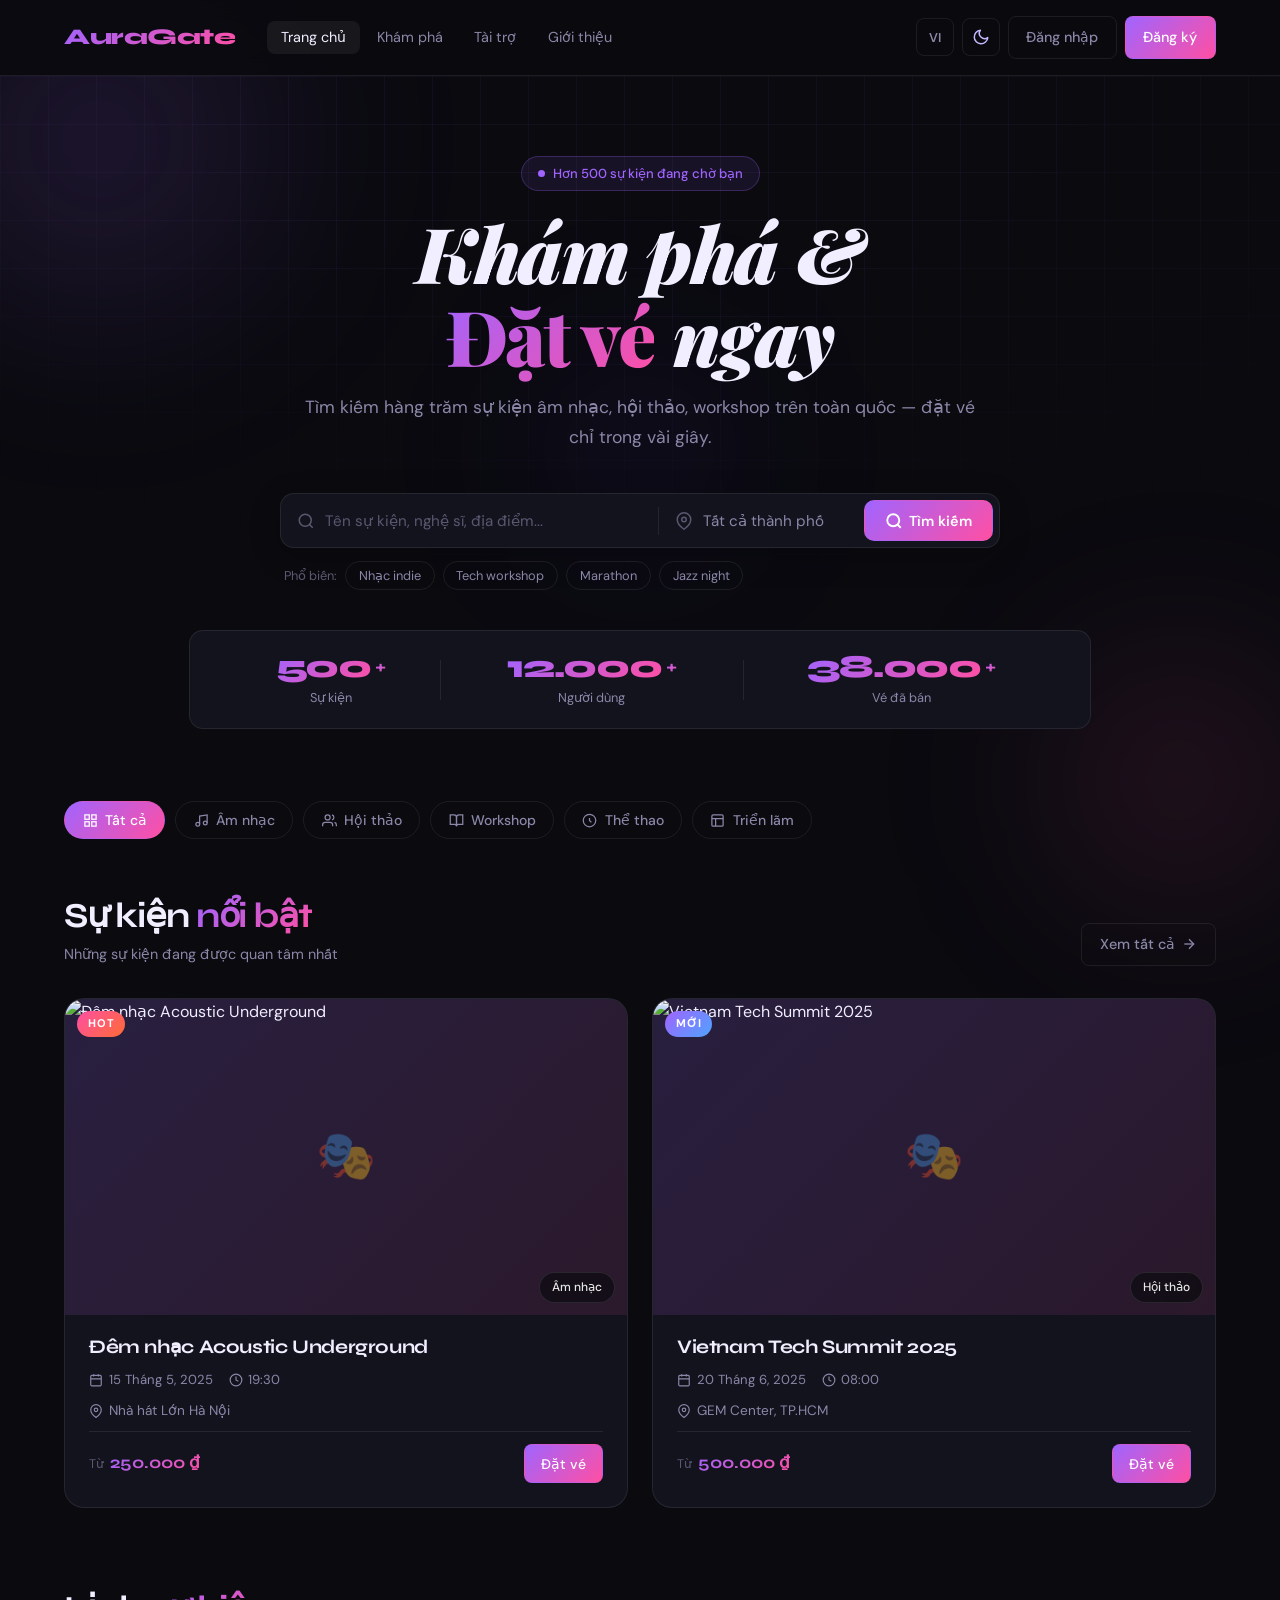
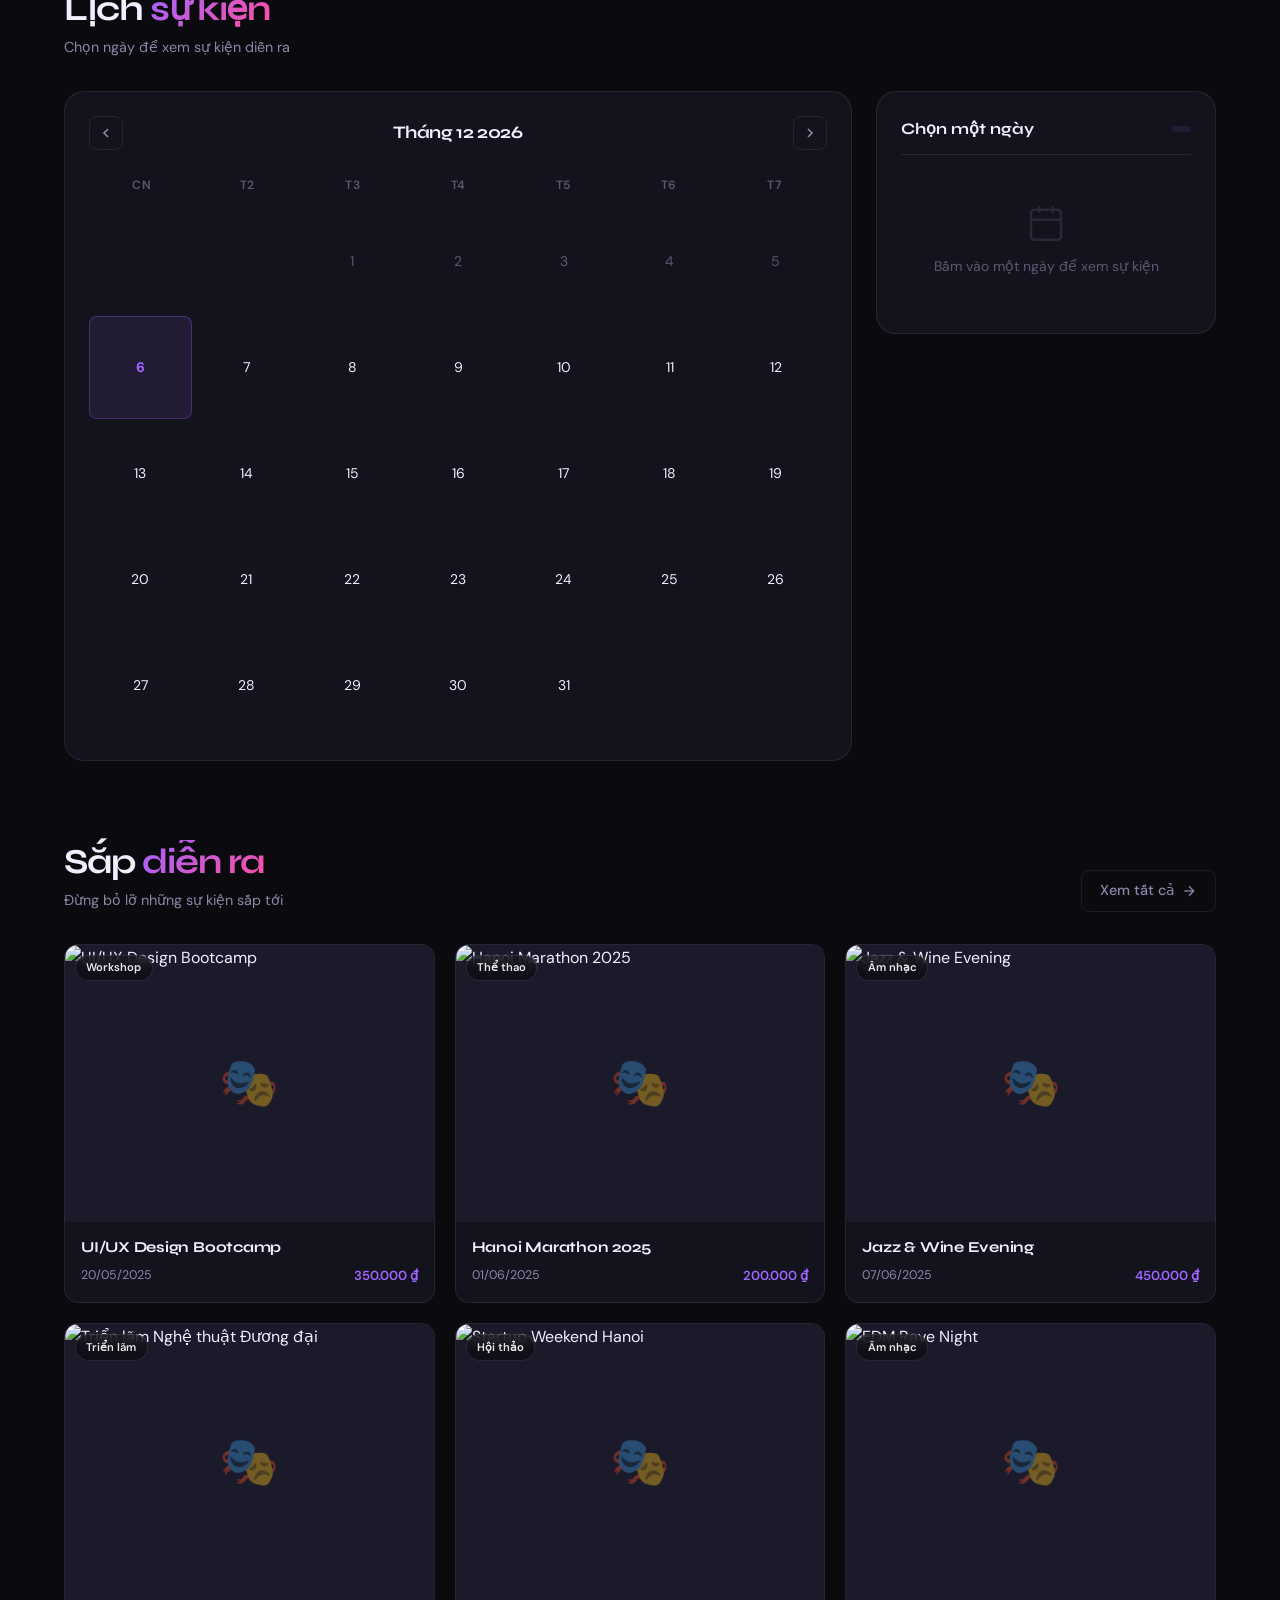
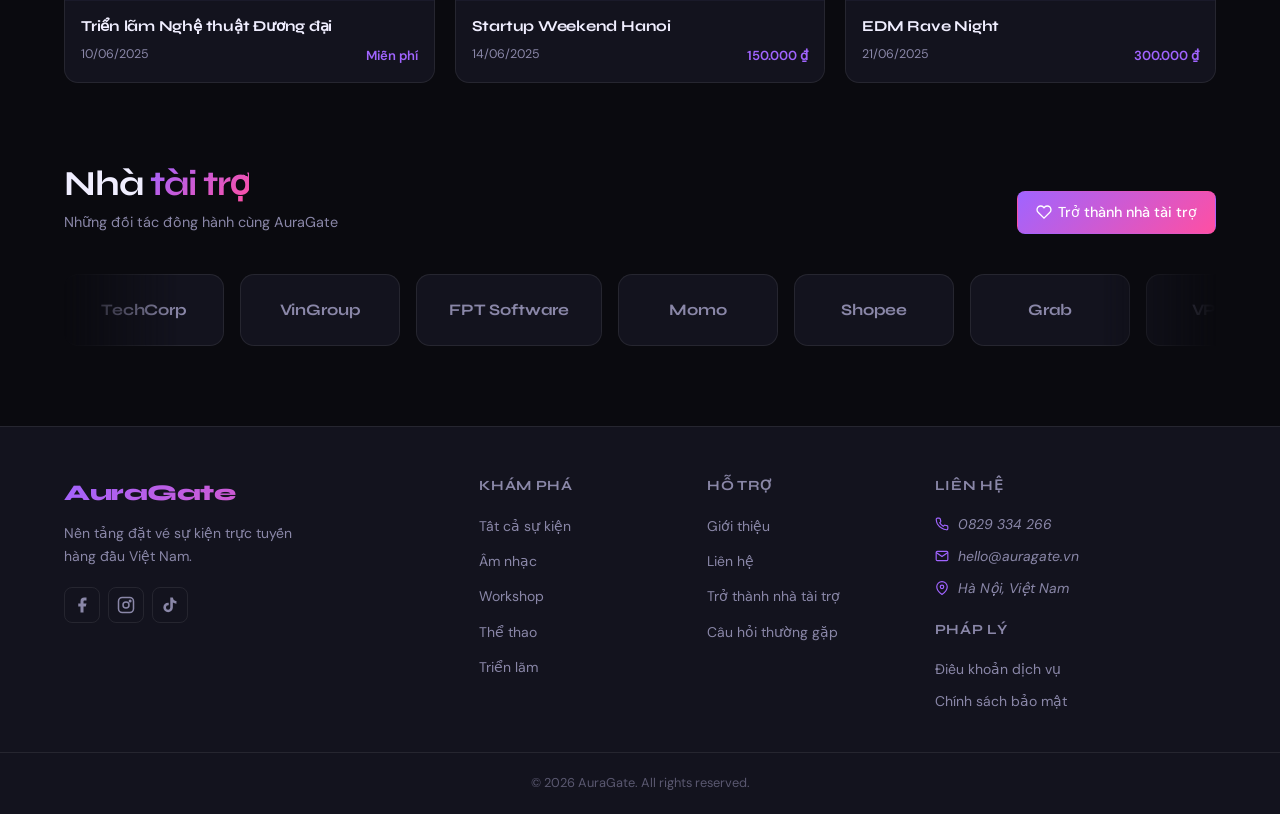
==== commit 58c84d39: "Portfolio" ====
--- a/index.html
+++ b/index.html
@@ -210,6 +210,334 @@
             </svg>
             Triển lãm
           </button>
+        </div>
+      </div>
+    </section>
+<!-- ═══════════════════════════════════════════════════════
+         SỰ KIỆN NỔI BẬT
+    ═══════════════════════════════════════════════════════ -->
+    <section id="featured" class="featured-section" aria-labelledby="featured-heading">
+      <div class="container">
+        <div class="section-header">
+          <div>
+            <h2 id="featured-heading" class="section-title">Sự kiện <span class="text-gradient">nổi bật</span></h2>
+            <p class="section-sub">Những sự kiện đang được quan tâm nhất</p>
+          </div>
+          <a href="pages/events.html" class="btn btn-ghost section-more">
+            Xem tất cả
+            <svg width="16" height="16" viewBox="0 0 24 24" fill="none"
+                 stroke="currentColor" stroke-width="2" aria-hidden="true">
+              <line x1="5" y1="12" x2="19" y2="12"/>
+              <polyline points="12 5 19 12 12 19"/>
+            </svg>
+          </a>
+        </div>
+
+
+        <div class="featured-grid" role="list">
+
+
+          <!-- Card 1 -->
+          <article class="featured-card" role="listitem">
+            <div class="featured-card-img">
+              <img src="images/events/event-1.jpg" alt="Đêm nhạc Acoustic Underground"
+                   loading="lazy" onerror="this.parentElement.classList.add('img-placeholder')">
+              <div class="card-badge card-badge-hot" aria-label="Sự kiện hot">HOT</div>
+              <div class="card-category-pill">Âm nhạc</div>
+            </div>
+            <div class="featured-card-body">
+              <h3 class="featured-card-title">Đêm nhạc Acoustic Underground</h3>
+              <div class="featured-card-meta">
+                <span class="meta-item">
+                  <svg width="14" height="14" viewBox="0 0 24 24" fill="none"
+                       stroke="currentColor" stroke-width="2" aria-hidden="true">
+                    <rect x="3" y="4" width="18" height="18" rx="2" ry="2"/>
+                    <line x1="16" y1="2" x2="16" y2="6"/><line x1="8" y1="2" x2="8" y2="6"/>
+                    <line x1="3" y1="10" x2="21" y2="10"/>
+                  </svg>
+                  <time datetime="2025-05-15">15 Tháng 5, 2025</time>
+                </span>
+                <span class="meta-item">
+                  <svg width="14" height="14" viewBox="0 0 24 24" fill="none"
+                       stroke="currentColor" stroke-width="2" aria-hidden="true">
+                    <circle cx="12" cy="12" r="10"/>
+                    <polyline points="12 6 12 12 16 14"/>
+                  </svg>
+                  19:30
+                </span>
+              </div>
+              <div class="featured-card-location">
+                <svg width="14" height="14" viewBox="0 0 24 24" fill="none"
+                     stroke="currentColor" stroke-width="2" aria-hidden="true">
+                  <path d="M21 10c0 7-9 13-9 13s-9-6-9-13a9 9 0 0 1 18 0z"/>
+                  <circle cx="12" cy="10" r="3"/>
+                </svg>
+                Nhà hát Lớn Hà Nội
+              </div>
+              <div class="featured-card-footer">
+                <div class="featured-card-price">
+                  <span class="price-from">Từ</span>
+                  <span class="price-value">250.000 ₫</span>
+                </div>
+                <a href="pages/event-detail.html?id=1" class="btn btn-primary btn-sm"
+                   aria-label="Đặt vé Đêm nhạc Acoustic Underground">Đặt vé</a>
+              </div>
+            </div>
+          </article>
+
+
+          <!-- Card 2 -->
+          <article class="featured-card" role="listitem">
+            <div class="featured-card-img">
+              <img src="images/events/event-2.jpg" alt="Vietnam Tech Summit 2025"
+                   loading="lazy" onerror="this.parentElement.classList.add('img-placeholder')">
+              <div class="card-badge card-badge-new" aria-label="Sự kiện mới">MỚI</div>
+              <div class="card-category-pill">Hội thảo</div>
+            </div>
+            <div class="featured-card-body">
+              <h3 class="featured-card-title">Vietnam Tech Summit 2025</h3>
+              <div class="featured-card-meta">
+                <span class="meta-item">
+                  <svg width="14" height="14" viewBox="0 0 24 24" fill="none"
+                       stroke="currentColor" stroke-width="2" aria-hidden="true">
+                    <rect x="3" y="4" width="18" height="18" rx="2" ry="2"/>
+                    <line x1="16" y1="2" x2="16" y2="6"/><line x1="8" y1="2" x2="8" y2="6"/>
+                    <line x1="3" y1="10" x2="21" y2="10"/>
+                  </svg>
+                  <time datetime="2025-06-20">20 Tháng 6, 2025</time>
+                </span>
+                <span class="meta-item">
+                  <svg width="14" height="14" viewBox="0 0 24 24" fill="none"
+                       stroke="currentColor" stroke-width="2" aria-hidden="true">
+                    <circle cx="12" cy="12" r="10"/>
+                    <polyline points="12 6 12 12 16 14"/>
+                  </svg>
+                  08:00
+                </span>
+              </div>
+              <div class="featured-card-location">
+                <svg width="14" height="14" viewBox="0 0 24 24" fill="none"
+                     stroke="currentColor" stroke-width="2" aria-hidden="true">
+                  <path d="M21 10c0 7-9 13-9 13s-9-6-9-13a9 9 0 0 1 18 0z"/>
+                  <circle cx="12" cy="10" r="3"/>
+                </svg>
+                GEM Center, TP.HCM
+              </div>
+              <div class="featured-card-footer">
+                <div class="featured-card-price">
+                  <span class="price-from">Từ</span>
+                  <span class="price-value">500.000 ₫</span>
+                </div>
+                <a href="pages/event-detail.html?id=2" class="btn btn-primary btn-sm"
+                   aria-label="Đặt vé Vietnam Tech Summit 2025">Đặt vé</a>
+              </div>
+            </div>
+          </article>
+
+
+        </div>
+      </div>
+    </section>
+
+
+    <!-- ═══════════════════════════════════════════════════════
+         LỊCH SỰ KIỆN
+    ═══════════════════════════════════════════════════════ -->
+    <section id="calendar" class="calendar-section" aria-labelledby="calendar-heading">
+      <div class="container">
+        <div class="section-header">
+          <div>
+            <h2 id="calendar-heading" class="section-title">Lịch <span class="text-gradient">sự kiện</span></h2>
+            <p class="section-sub">Chọn ngày để xem sự kiện diễn ra</p>
+          </div>
+        </div>
+
+
+        <div class="calendar-layout">
+
+
+          <!-- Lịch tháng -->
+          <div class="calendar-wrap" aria-label="Lịch tháng">
+            <div class="cal-header">
+              <button class="cal-nav" id="cal-prev" aria-label="Tháng trước">
+                <svg width="16" height="16" viewBox="0 0 24 24" fill="none"
+                     stroke="currentColor" stroke-width="2.5" aria-hidden="true">
+                  <polyline points="15 18 9 12 15 6"/>
+                </svg>
+              </button>
+              <h3 class="cal-month-title" id="cal-title" aria-live="polite"></h3>
+              <button class="cal-nav" id="cal-next" aria-label="Tháng sau">
+                <svg width="16" height="16" viewBox="0 0 24 24" fill="none"
+                     stroke="currentColor" stroke-width="2.5" aria-hidden="true">
+                  <polyline points="9 18 15 12 9 6"/>
+                </svg>
+              </button>
+            </div>
+
+
+            <div class="cal-weekdays" aria-hidden="true">
+              <span>CN</span><span>T2</span><span>T3</span>
+              <span>T4</span><span>T5</span><span>T6</span><span>T7</span>
+            </div>
+
+
+            <div class="cal-grid" id="cal-grid" role="grid"
+                 aria-label="Ngày trong tháng"></div>
+          </div>
+
+
+          <!-- Sidebar sự kiện trong ngày -->
+          <aside class="cal-sidebar" aria-label="Sự kiện trong ngày được chọn">
+            <div class="cal-sidebar-header">
+              <h3 class="cal-sidebar-date" id="cal-selected-date">Chọn một ngày</h3>
+              <span class="cal-event-count" id="cal-event-count" aria-live="polite"></span>
+            </div>
+            <ul class="cal-event-list" id="cal-event-list" role="list">
+              <li class="cal-empty-state">
+                <svg width="40" height="40" viewBox="0 0 24 24" fill="none"
+                     stroke="currentColor" stroke-width="1.5" aria-hidden="true">
+                  <rect x="3" y="4" width="18" height="18" rx="2" ry="2"/>
+                  <line x1="16" y1="2" x2="16" y2="6"/>
+                  <line x1="8" y1="2" x2="8" y2="6"/>
+                  <line x1="3" y1="10" x2="21" y2="10"/>
+                </svg>
+                <p>Bấm vào một ngày để xem sự kiện</p>
+              </li>
+            </ul>
+          </aside>
+
+
+        </div>
+      </div>
+    </section>
+
+
+    <!-- ═══════════════════════════════════════════════════════
+         SẮP DIỄN RA
+    ═══════════════════════════════════════════════════════ -->
+    <section id="upcoming" class="upcoming-section" aria-labelledby="upcoming-heading">
+      <div class="container">
+        <div class="section-header">
+          <div>
+            <h2 id="upcoming-heading" class="section-title">Sắp <span class="text-gradient">diễn ra</span></h2>
+            <p class="section-sub">Đừng bỏ lỡ những sự kiện sắp tới</p>
+          </div>
+          <a href="pages/events.html" class="btn btn-ghost section-more">
+            Xem tất cả
+            <svg width="16" height="16" viewBox="0 0 24 24" fill="none"
+                 stroke="currentColor" stroke-width="2" aria-hidden="true">
+              <line x1="5" y1="12" x2="19" y2="12"/>
+              <polyline points="12 5 19 12 12 19"/>
+            </svg>
+          </a>
+        </div>
+
+
+        <div class="upcoming-grid" id="upcoming-grid" role="list">
+
+
+          <!-- Card nhỏ 1 -->
+          <article class="event-card" role="listitem" data-category="workshop">
+            <div class="event-card-img">
+              <img src="images/events/event-3.jpg" alt="UI/UX Design Bootcamp"
+                   loading="lazy" onerror="this.parentElement.classList.add('img-placeholder')">
+              <span class="event-card-cat">Workshop</span>
+            </div>
+            <div class="event-card-body">
+              <h3 class="event-card-title">UI/UX Design Bootcamp</h3>
+              <div class="event-card-info">
+                <time datetime="2025-05-20" class="event-card-date">20/05/2025</time>
+                <span class="event-card-price">350.000 ₫</span>
+              </div>
+            </div>
+          </article>
+
+
+          <!-- Card nhỏ 2 -->
+          <article class="event-card" role="listitem" data-category="sport">
+            <div class="event-card-img">
+              <img src="images/events/event-4.jpg" alt="Hanoi Marathon 2025"
+                   loading="lazy" onerror="this.parentElement.classList.add('img-placeholder')">
+              <span class="event-card-cat">Thể thao</span>
+            </div>
+            <div class="event-card-body">
+              <h3 class="event-card-title">Hanoi Marathon 2025</h3>
+              <div class="event-card-info">
+                <time datetime="2025-06-01" class="event-card-date">01/06/2025</time>
+                <span class="event-card-price">200.000 ₫</span>
+              </div>
+            </div>
+          </article>
+
+
+          <!-- Card nhỏ 3 -->
+          <article class="event-card" role="listitem" data-category="music">
+            <div class="event-card-img">
+              <img src="images/events/event-5.jpg" alt="Jazz & Wine Evening"
+                   loading="lazy" onerror="this.parentElement.classList.add('img-placeholder')">
+              <span class="event-card-cat">Âm nhạc</span>
+            </div>
+            <div class="event-card-body">
+              <h3 class="event-card-title">Jazz &amp; Wine Evening</h3>
+              <div class="event-card-info">
+                <time datetime="2025-06-07" class="event-card-date">07/06/2025</time>
+                <span class="event-card-price">450.000 ₫</span>
+              </div>
+            </div>
+          </article>
+
+
+          <!-- Card nhỏ 4 -->
+          <article class="event-card" role="listitem" data-category="expo">
+            <div class="event-card-img">
+              <img src="images/events/event-6.jpg" alt="Triển lãm Nghệ thuật Đương đại"
+                   loading="lazy" onerror="this.parentElement.classList.add('img-placeholder')">
+              <span class="event-card-cat">Triển lãm</span>
+            </div>
+            <div class="event-card-body">
+              <h3 class="event-card-title">Triển lãm Nghệ thuật Đương đại</h3>
+              <div class="event-card-info">
+                <time datetime="2025-06-10" class="event-card-date">10/06/2025</time>
+                <span class="event-card-price">Miễn phí</span>
+              </div>
+            </div>
+          </article>
+
+
+          <!-- Card nhỏ 5 -->
+          <article class="event-card" role="listitem" data-category="conference">
+            <div class="event-card-img">
+              <img src="images/events/event-7.jpg" alt="Startup Weekend Hanoi"
+                   loading="lazy" onerror="this.parentElement.classList.add('img-placeholder')">
+              <span class="event-card-cat">Hội thảo</span>
+            </div>
+            <div class="event-card-body">
+              <h3 class="event-card-title">Startup Weekend Hanoi</h3>
+              <div class="event-card-info">
+                <time datetime="2025-06-14" class="event-card-date">14/06/2025</time>
+                <span class="event-card-price">150.000 ₫</span>
+              </div>
+            </div>
+          </article>
+
+
+          <!-- Card nhỏ 6 -->
+          <article class="event-card" role="listitem" data-category="music">
+            <div class="event-card-img">
+              <img src="images/events/event-8.jpg" alt="EDM Rave Night"
+                   loading="lazy" onerror="this.parentElement.classList.add('img-placeholder')">
+              <span class="event-card-cat">Âm nhạc</span>
+            </div>
+            <div class="event-card-body">
+              <h3 class="event-card-title">EDM Rave Night</h3>
+              <div class="event-card-info">
+                <time datetime="2025-06-21" class="event-card-date">21/06/2025</time>
+                <span class="event-card-price">300.000 ₫</span>
+              </div>
+            </div>
+          </article>
+
+
         </div>
       </div>
     </section>
